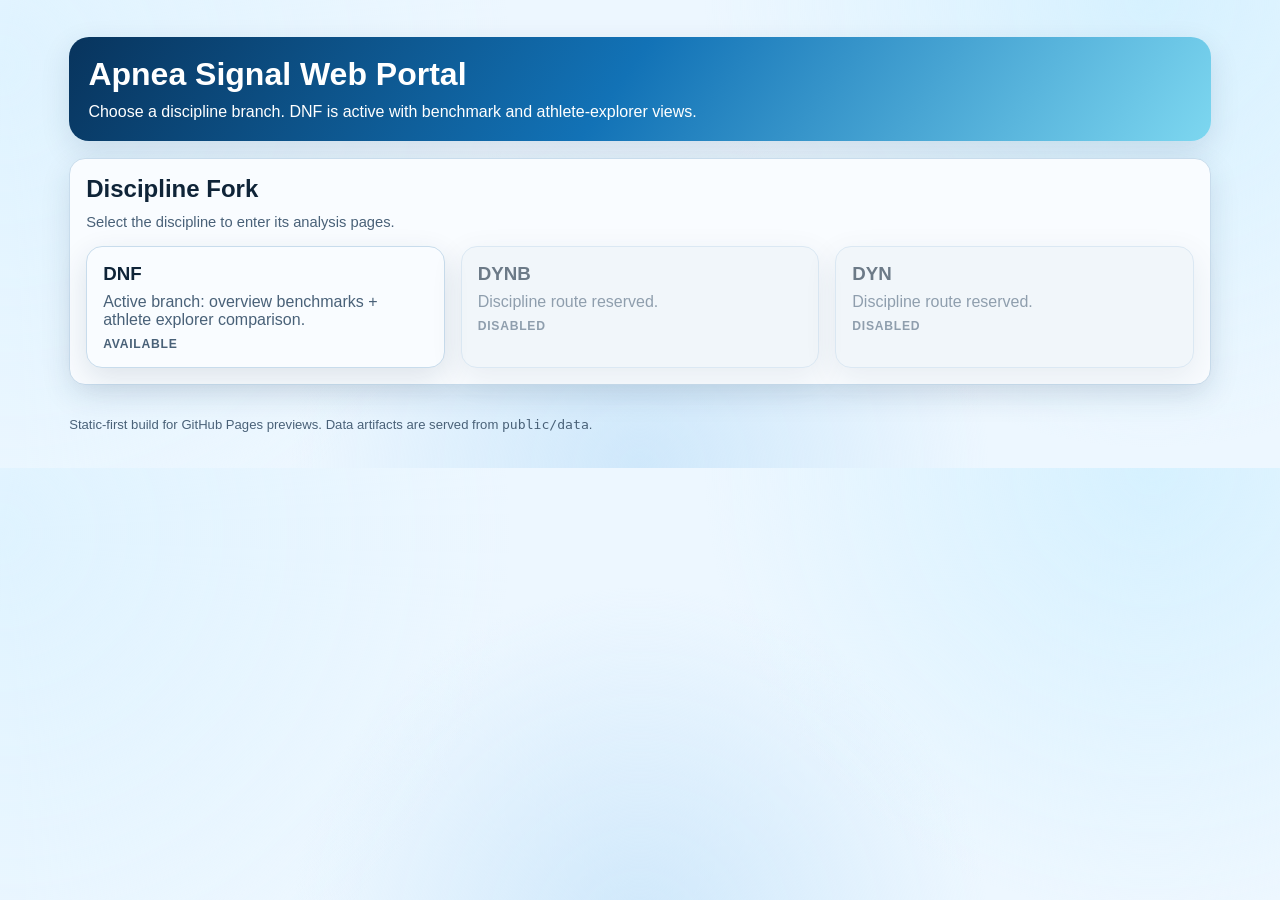
==== public/index.html @ 4afe0662 "first version of the site" ====
<!DOCTYPE html>
<html lang="en">
  <head>
    <meta charset="UTF-8" />
    <meta name="viewport" content="width=device-width, initial-scale=1.0" />
    <meta name="portal-base" content="./" />
    <title>Apnea Signal Portal</title>
    <link rel="stylesheet" href="./assets/css/site.css" />
  </head>
  <body>
    <main class="container">
      <section class="hero">
        <h1>Apnea Signal Web Portal</h1>
        <p>
          Choose a discipline branch. DNF is active with benchmark and athlete-explorer views.
        </p>
      </section>

      <section class="card">
        <h2>Discipline Fork</h2>
        <p class="note">Select the discipline to enter its analysis pages.</p>
        <div class="discipline-grid">
          <a class="discipline-card" href="./dnf/overview/">
            <h3>DNF</h3>
            <p>Active branch: overview benchmarks + athlete explorer comparison.</p>
            <p class="discipline-state">Available</p>
          </a>
          <article class="discipline-card is-disabled" aria-disabled="true">
            <h3>DYNB</h3>
            <p>Discipline route reserved.</p>
            <p class="discipline-state">Disabled</p>
          </article>
          <article class="discipline-card is-disabled" aria-disabled="true">
            <h3>DYN</h3>
            <p>Discipline route reserved.</p>
            <p class="discipline-state">Disabled</p>
          </article>
        </div>
      </section>

      <footer>
        Static-first build for GitHub Pages previews. Data artifacts are served from <code>public/data</code>.
      </footer>
    </main>
  </body>
</html>
---- public/assets/css/site.css ----
:root {
  --font-body: "Space Grotesk", "Avenir Next", "Segoe UI", sans-serif;
  --font-display: "Sora", "Avenir Next Condensed", "Trebuchet MS", sans-serif;
  --bg: #edf7ff;
  --card: #f9fcff;
  --ink: #0f2438;
  --muted: #496178;
  --line: #c8dcec;
  --accent: #177ec7;
  --accent-soft: #d8edfd;
  --accent-strong: #0c5e99;
  --danger: #a53a3a;
  --shadow: 0 10px 30px rgba(14, 51, 84, 0.12);
}

* {
  box-sizing: border-box;
}

html,
body {
  margin: 0;
  padding: 0;
}

body {
  font-family: var(--font-body);
  color: var(--ink);
  background:
    radial-gradient(circle at 90% 0%, #d6f1ff 0%, transparent 36%),
    radial-gradient(circle at 0% 14%, #dff3ff 0%, transparent 38%),
    radial-gradient(circle at 50% 100%, #cfe8fb 0%, transparent 44%),
    var(--bg);
}

a {
  color: inherit;
}

.container {
  max-width: 1180px;
  margin: 0 auto;
  padding: 1.2rem;
}

.page-header {
  position: sticky;
  top: 0;
  z-index: 30;
  background: rgba(244, 244, 239, 0.92);
  border-bottom: 1px solid var(--line);
  backdrop-filter: blur(6px);
}

.brand-row {
  display: flex;
  align-items: center;
  justify-content: space-between;
  gap: 1rem;
  padding: 0.8rem 0;
}

.brand-title {
  margin: 0;
  font-family: var(--font-display);
  letter-spacing: 0.02em;
  font-size: 1.2rem;
  font-weight: 800;
}

.brand-subtitle {
  margin: 0;
  color: var(--muted);
  font-size: 0.84rem;
}

.nav-tabs {
  display: flex;
  flex-wrap: wrap;
  gap: 0.6rem;
}

.nav-tab {
  display: inline-flex;
  align-items: center;
  justify-content: center;
  text-decoration: none;
  border: 1px solid var(--line);
  color: var(--ink);
  padding: 0.45rem 0.9rem;
  border-radius: 999px;
  font-size: 0.9rem;
  font-weight: 650;
  transition: all 0.18s ease;
}

.nav-tab:hover,
.nav-tab:focus-visible {
  background: #eff8ff;
  border-color: #b1d7f3;
}

.nav-tab.is-active {
  background: var(--accent);
  color: #fff;
  border-color: var(--accent);
}

.controls-bar {
  display: flex;
  flex-wrap: wrap;
  gap: 0.8rem;
  align-items: end;
  margin: 1rem 0 1.2rem;
}

.control {
  display: flex;
  flex-direction: column;
  gap: 0.3rem;
  min-width: 220px;
}

label {
  font-size: 0.82rem;
  text-transform: uppercase;
  letter-spacing: 0.05em;
  color: var(--muted);
  font-weight: 700;
}

select,
input,
button {
  font-family: inherit;
  font-size: 0.95rem;
}

select,
input[type="search"] {
  border: 1px solid var(--line);
  border-radius: 10px;
  padding: 0.58rem 0.68rem;
  background: #fff;
  color: var(--ink);
}

.hero {
  background: linear-gradient(125deg, #08345d 0%, #1272b6 48%, #7dd7f0 100%);
  color: #fff;
  border-radius: 20px;
  padding: 1.2rem;
  box-shadow: var(--shadow);
  margin: 1.1rem 0;
}

.hero h1 {
  margin: 0;
  font-family: var(--font-display);
  font-size: clamp(1.4rem, 4vw, 2rem);
}

.hero p {
  margin: 0.65rem 0 0;
  max-width: 70ch;
}

.card {
  background: var(--card);
  border: 1px solid var(--line);
  border-radius: 16px;
  padding: 1rem;
  box-shadow: var(--shadow);
}

.card h2,
.card h3 {
  margin-top: 0;
  margin-bottom: 0.7rem;
  font-family: var(--font-display);
}

.grid {
  display: grid;
  gap: 1rem;
}

.grid.kpi {
  grid-template-columns: repeat(auto-fit, minmax(180px, 1fr));
}

.kpi-tile {
  background: #f0f8ff;
  border: 1px solid #d4e7f5;
  border-radius: 12px;
  padding: 0.8rem;
}

.kpi-label {
  margin: 0;
  font-size: 0.8rem;
  color: var(--muted);
  text-transform: uppercase;
  letter-spacing: 0.04em;
}

.kpi-value {
  margin: 0.35rem 0 0;
  font-size: 1.3rem;
  font-weight: 700;
}

.table-wrap {
  overflow-x: auto;
}

table {
  width: 100%;
  border-collapse: collapse;
  min-width: 620px;
}

th,
td {
  border-bottom: 1px solid var(--line);
  padding: 0.56rem;
  text-align: left;
  font-size: 0.9rem;
}

th {
  color: var(--muted);
  font-size: 0.78rem;
  letter-spacing: 0.04em;
  text-transform: uppercase;
}

.gallery {
  display: grid;
  grid-template-columns: repeat(auto-fit, minmax(260px, 1fr));
  gap: 0.8rem;
}

.figure-card {
  border: 1px solid var(--line);
  background: #fff;
  border-radius: 12px;
  padding: 0.6rem;
}

.figure-card img {
  width: 100%;
  display: block;
  border-radius: 8px;
  border: 1px solid #d7e8f6;
}

.figure-caption {
  margin: 0.45rem 0 0;
  font-size: 0.82rem;
  color: var(--muted);
}

.note {
  margin: 0;
  color: var(--muted);
  font-size: 0.92rem;
}

.discipline-grid {
  display: grid;
  grid-template-columns: repeat(auto-fit, minmax(220px, 1fr));
  gap: 1rem;
  margin-top: 1rem;
}

.discipline-card {
  border: 1px solid var(--line);
  border-radius: 16px;
  padding: 1rem;
  background: var(--card);
  text-decoration: none;
  display: block;
  box-shadow: var(--shadow);
  transition: transform 0.15s ease;
}

.discipline-card:hover,
.discipline-card:focus-visible {
  transform: translateY(-2px);
}

.discipline-card h3 {
  margin: 0;
  font-family: var(--font-display);
}

.discipline-card p {
  margin: 0.5rem 0 0;
  color: var(--muted);
}

.discipline-card.is-disabled {
  opacity: 0.6;
  cursor: not-allowed;
  pointer-events: none;
  background: #edf3f8;
}

.discipline-state {
  margin-top: 0.8rem;
  font-size: 0.76rem;
  text-transform: uppercase;
  letter-spacing: 0.06em;
  color: var(--accent-strong);
  font-weight: 700;
}

.chart-strip {
  display: grid;
  gap: 0.8rem;
  grid-template-columns: repeat(auto-fit, minmax(240px, 1fr));
}

.bar-chart {
  display: flex;
  align-items: end;
  gap: 0.4rem;
  min-height: 170px;
  padding: 0.6rem;
  border-radius: 12px;
  border: 1px solid var(--line);
  background: #fff;
}

.bar {
  flex: 1;
  background: linear-gradient(180deg, #7bcaf1 0%, #176da8 100%);
  border-radius: 8px 8px 0 0;
  min-height: 12px;
  position: relative;
}

.bar span {
  position: absolute;
  left: 50%;
  transform: translateX(-50%);
  bottom: -1.5rem;
  white-space: nowrap;
  font-size: 0.76rem;
  color: var(--muted);
}

.split {
  display: grid;
  gap: 1rem;
  grid-template-columns: 330px minmax(0, 1fr);
}

.list-panel {
  max-height: 380px;
  overflow: auto;
  border: 1px solid var(--line);
  border-radius: 12px;
  background: #fff;
}

.list-item {
  display: block;
  width: 100%;
  text-align: left;
  border: 0;
  border-bottom: 1px solid #e3eef7;
  background: transparent;
  padding: 0.62rem 0.7rem;
  cursor: pointer;
}

.list-item:last-child {
  border-bottom: 0;
}

.list-item:hover,
.list-item:focus-visible {
  background: #eff8ff;
}

.list-item .title {
  display: block;
  font-weight: 650;
}

.list-item .meta {
  display: block;
  font-size: 0.8rem;
  color: var(--muted);
}

.peer-grid {
  display: grid;
  gap: 0.35rem;
  max-height: 220px;
  overflow: auto;
  border: 1px solid var(--line);
  border-radius: 12px;
  padding: 0.55rem;
  background: #fff;
}

.peer-chip {
  display: inline-flex;
  align-items: center;
  gap: 0.4rem;
  padding: 0.3rem 0.45rem;
  border-radius: 10px;
  background: #edf6ff;
}

.mono {
  font-family: "IBM Plex Mono", "Consolas", monospace;
}

footer {
  margin: 2rem 0 1rem;
  color: var(--muted);
  font-size: 0.82rem;
}

@media (max-width: 900px) {
  .split {
    grid-template-columns: 1fr;
  }

  .controls-bar {
    gap: 0.65rem;
  }

  .control {
    min-width: 170px;
    flex: 1;
  }
}
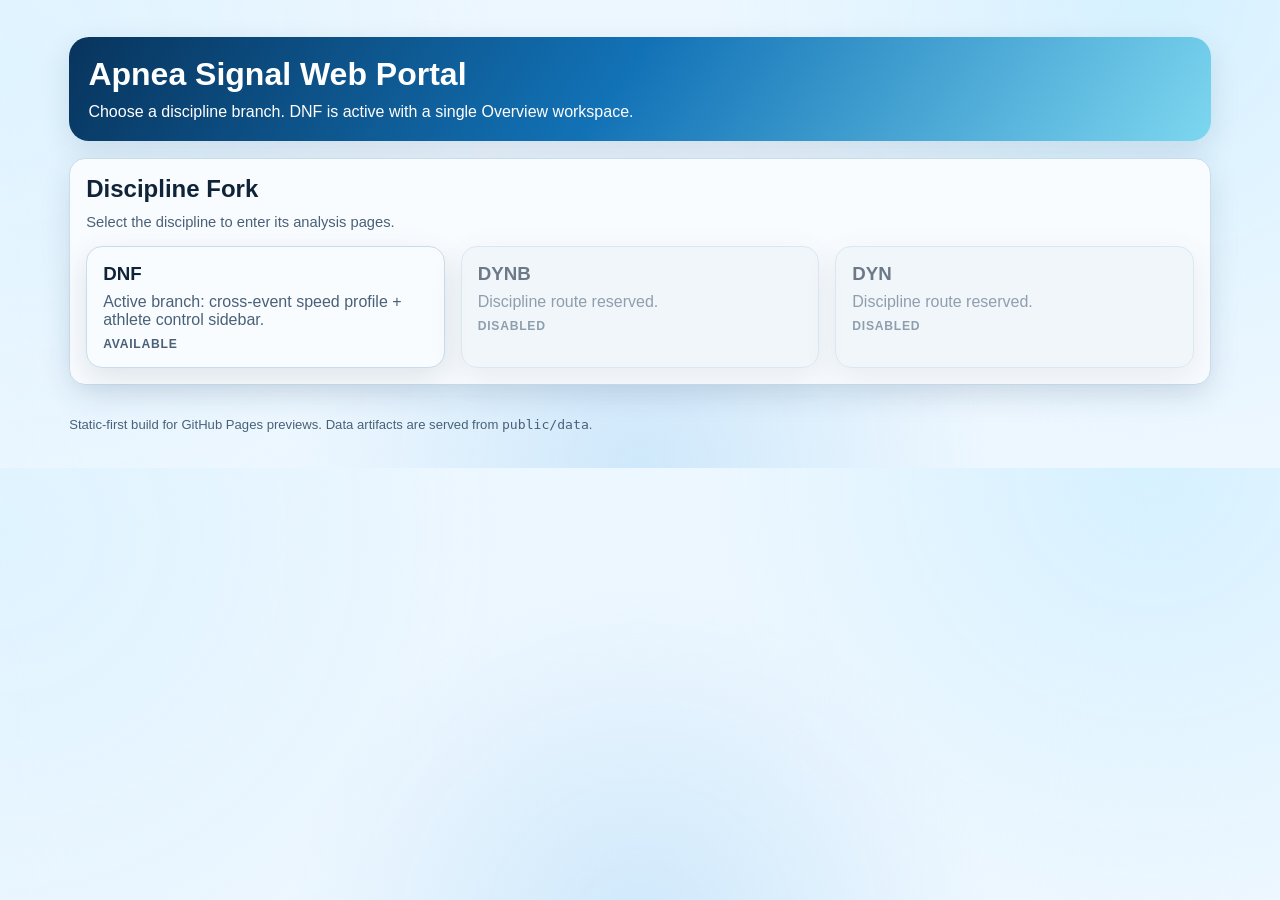
==== commit 4bc93626: "feat: decent sidebar" ====
--- a/public/index.html
+++ b/public/index.html
@@ -12,7 +12,7 @@
       <section class="hero">
         <h1>Apnea Signal Web Portal</h1>
         <p>
-          Choose a discipline branch. DNF is active with benchmark and athlete-explorer views.
+          Choose a discipline branch. DNF is active with a single Overview workspace.
         </p>
       </section>
 
@@ -22,7 +22,7 @@
         <div class="discipline-grid">
           <a class="discipline-card" href="./dnf/overview/">
             <h3>DNF</h3>
-            <p>Active branch: overview benchmarks + athlete explorer comparison.</p>
+            <p>Active branch: cross-event speed profile + athlete control sidebar.</p>
             <p class="discipline-state">Available</p>
           </a>
           <article class="discipline-card is-disabled" aria-disabled="true">
@@ -42,5 +42,6 @@
         Static-first build for GitHub Pages previews. Data artifacts are served from <code>public/data</code>.
       </footer>
     </main>
+    <script src="./assets/js/dev-live-reload.js"></script>
   </body>
 </html>
--- a/public/assets/css/site.css
+++ b/public/assets/css/site.css
@@ -43,6 +43,65 @@
   padding: 1.2rem;
 }
 
+.overview-page .container {
+  max-width: min(96vw, 1680px);
+}
+
+.overview-page .page-header {
+  background: linear-gradient(125deg, #08345d 0%, #1272b6 48%, #7dd7f0 100%);
+  border-bottom: 0;
+  box-shadow: 0 8px 24px rgba(9, 53, 88, 0.22);
+}
+
+.overview-page .brand-row {
+  display: grid;
+  grid-template-columns: minmax(0, 1fr) auto minmax(0, 1fr);
+  align-items: center;
+  gap: 0.8rem;
+  padding: 0.7rem 0;
+}
+
+.overview-header-left {
+  justify-self: start;
+}
+
+.overview-header-title {
+  margin: 0;
+  justify-self: center;
+  font-family: var(--font-display);
+  font-size: clamp(1.05rem, 1.9vw, 1.55rem);
+  letter-spacing: 0.02em;
+  color: #fff;
+}
+
+.overview-page .brand-title {
+  color: #fff;
+}
+
+.overview-page .header-controls {
+  justify-self: end;
+}
+
+.header-control-inline {
+  min-width: 0;
+  display: inline-flex;
+  flex-direction: row;
+  align-items: center;
+  gap: 0.5rem;
+}
+
+.header-control-inline select {
+  min-width: 180px;
+}
+
+.header-inline-label {
+  font-size: 0.8rem;
+  text-transform: none;
+  letter-spacing: 0.01em;
+  color: rgba(255, 255, 255, 0.96);
+  font-weight: 700;
+}
+
 .page-header {
   position: sticky;
   top: 0;
@@ -60,12 +119,23 @@
   padding: 0.8rem 0;
 }
 
+.header-controls {
+  display: flex;
+  align-items: end;
+  gap: 0.8rem;
+}
+
+.header-control {
+  min-width: 220px;
+}
+
 .brand-title {
   margin: 0;
   font-family: var(--font-display);
   letter-spacing: 0.02em;
   font-size: 1.2rem;
   font-weight: 800;
+  text-decoration: none;
 }
 
 .brand-subtitle {
@@ -261,6 +331,292 @@
   color: var(--muted);
 }
 
+.speed-profile-grid {
+  display: grid;
+  gap: 1rem;
+}
+
+.overview-layout {
+  --sidebar-width: 520px;
+  display: grid;
+  gap: 1.2rem;
+  grid-template-columns: var(--sidebar-width) minmax(0, 1fr);
+  align-items: start;
+}
+
+.speed-profile-section {
+  grid-column: 2;
+  grid-row: 1;
+}
+
+.speed-profile-card {
+  display: grid;
+  gap: 1rem;
+  grid-template-columns: 1fr;
+  border: 1px solid var(--line);
+  border-radius: 14px;
+  padding: 0.8rem;
+  background: #fff;
+}
+
+.speed-profile-figure {
+  margin: 0;
+}
+
+.speed-profile-figure img {
+  width: 100%;
+  display: block;
+  border-radius: 10px;
+  border: 1px solid #d7e8f6;
+}
+
+.speed-profile-missing {
+  border: 1px dashed var(--line);
+  border-radius: 10px;
+  background: #f7fbff;
+  padding: 1rem;
+}
+
+.speed-profile-notes h3 {
+  margin-bottom: 0.5rem;
+}
+
+.speed-profile-notes ul {
+  margin: 0.6rem 0 0.9rem;
+  padding-left: 1.15rem;
+}
+
+.speed-profile-notes li + li {
+  margin-top: 0.35rem;
+}
+
+.speed-reference-wrap table {
+  min-width: 0;
+}
+
+.athlete-sidebar {
+  grid-column: 1;
+  grid-row: 1;
+  position: sticky;
+  top: 92px;
+  max-height: calc(100vh - 112px);
+  overflow: auto;
+}
+
+.sidebar-head {
+  display: flex;
+  align-items: center;
+  justify-content: space-between;
+  gap: 0.6rem;
+}
+
+.sidebar-head h2 {
+  margin-bottom: 0;
+}
+
+.sidebar-toggle-button {
+  display: inline-flex;
+  align-items: center;
+  gap: 0.35rem;
+  border: 1px solid var(--line);
+  background: #fff;
+  color: var(--ink);
+  border-radius: 10px;
+  padding: 0.38rem 0.6rem;
+  font-weight: 650;
+  cursor: pointer;
+}
+
+.sidebar-toggle-button:hover,
+.sidebar-toggle-button:focus-visible {
+  background: #eff8ff;
+  border-color: #b1d7f3;
+}
+
+.sidebar-toggle-icon {
+  font-weight: 800;
+  line-height: 1;
+}
+
+.sidebar-hint {
+  margin: 0.38rem 0 0.68rem;
+  font-size: 0.74rem;
+  letter-spacing: 0.02em;
+}
+
+.sidebar-resize-handle {
+  position: absolute;
+  right: -10px;
+  top: 12px;
+  bottom: 12px;
+  width: 18px;
+  border-radius: 999px;
+  background: linear-gradient(180deg, #e8f4ff 0%, #c8e5fb 100%);
+  border: 1px solid #9ec9ea;
+  box-shadow: 0 6px 14px rgba(12, 94, 153, 0.18);
+  cursor: ew-resize;
+  z-index: 4;
+}
+
+.sidebar-resize-handle::before {
+  content: "";
+  position: absolute;
+  left: 50%;
+  top: 50%;
+  width: 4px;
+  height: 58px;
+  transform: translate(-50%, -50%);
+  border-radius: 999px;
+  background:
+    radial-gradient(circle, #2d7bad 42%, transparent 45%) center top / 4px 8px repeat-y;
+}
+
+.athlete-sidebar-body {
+  margin-top: 0.7rem;
+}
+
+.event-filter-checklist {
+  display: grid;
+  gap: 0.34rem;
+  max-height: 140px;
+  overflow: auto;
+  border: 1px solid var(--line);
+  border-radius: 10px;
+  padding: 0.45rem;
+  background: #fff;
+}
+
+.event-filter-item {
+  display: inline-flex;
+  align-items: center;
+  gap: 0.4rem;
+  font-size: 0.84rem;
+}
+
+.overview-layout.is-sidebar-collapsed {
+  grid-template-columns: 72px minmax(0, 1fr);
+}
+
+.athlete-sidebar.is-collapsed {
+  overflow: hidden;
+  padding: 0.58rem 0.42rem;
+  display: flex;
+  flex-direction: column;
+  align-items: center;
+  gap: 0.45rem;
+}
+
+.athlete-sidebar.is-collapsed .athlete-sidebar-body,
+.athlete-sidebar.is-collapsed .sidebar-resize-handle,
+.athlete-sidebar.is-collapsed .sidebar-hint,
+.athlete-sidebar.is-collapsed .sidebar-toggle-text,
+.athlete-sidebar.is-collapsed .sidebar-head h2 {
+  display: none;
+}
+
+.athlete-sidebar.is-collapsed .sidebar-head {
+  justify-content: center;
+}
+
+.athlete-sidebar.is-collapsed .sidebar-toggle-button {
+  width: 100%;
+  justify-content: center;
+  padding: 0.5rem 0.3rem;
+}
+
+.athlete-sidebar.is-collapsed::after {
+  content: "Controls";
+  writing-mode: vertical-rl;
+  transform: rotate(180deg);
+  font-size: 0.7rem;
+  letter-spacing: 0.1em;
+  text-transform: uppercase;
+  color: var(--muted);
+  font-weight: 700;
+}
+
+.sidebar-controls {
+  display: grid;
+  gap: 0.7rem;
+}
+
+.sidebar-actions {
+  display: flex;
+  flex-wrap: wrap;
+  gap: 0.55rem;
+  margin-top: 0.8rem;
+}
+
+.sidebar-actions button {
+  border: 1px solid var(--line);
+  background: #fff;
+  color: var(--ink);
+  border-radius: 10px;
+  padding: 0.45rem 0.7rem;
+  font-weight: 650;
+  cursor: pointer;
+}
+
+.sidebar-actions button:hover,
+.sidebar-actions button:focus-visible {
+  background: #eff8ff;
+  border-color: #b1d7f3;
+}
+
+.sidebar-pagination {
+  display: flex;
+  flex-wrap: wrap;
+  align-items: center;
+  gap: 0.45rem;
+  margin-top: 0.65rem;
+}
+
+.sidebar-pagination-button {
+  border: 1px solid var(--line);
+  background: #fff;
+  color: var(--ink);
+  border-radius: 9px;
+  padding: 0.36rem 0.58rem;
+  font-weight: 650;
+  cursor: pointer;
+}
+
+.sidebar-pagination-button:disabled {
+  opacity: 0.45;
+  cursor: not-allowed;
+}
+
+.sidebar-pagination-status {
+  font-size: 0.8rem;
+  color: var(--muted);
+  font-weight: 650;
+  min-width: 84px;
+}
+
+.sidebar-pagination-label {
+  font-size: 0.75rem;
+  letter-spacing: 0.03em;
+  margin-left: auto;
+}
+
+.sidebar-pagination-size {
+  width: 72px;
+}
+
+.mini-table-wrap {
+  margin-top: 0.7rem;
+}
+
+.mini-table {
+  min-width: 0;
+}
+
+.mini-table th,
+.mini-table td {
+  font-size: 0.79rem;
+  padding: 0.42rem 0.36rem;
+}
+
 .note {
   margin: 0;
   color: var(--muted);
@@ -331,6 +687,27 @@
   border-radius: 12px;
   border: 1px solid var(--line);
   background: #fff;
+}
+
+.plot-card {
+  border: 1px solid var(--line);
+  border-radius: 12px;
+  background: #fff;
+  padding: 0.6rem;
+}
+
+.scatter-plot {
+  border: 1px solid var(--line);
+  border-radius: 10px;
+  background: #f7fbff;
+  min-height: 240px;
+  padding: 0.25rem;
+}
+
+.scatter-plot svg {
+  display: block;
+  width: 100%;
+  height: 240px;
 }
 
 .bar {
@@ -431,6 +808,56 @@
     grid-template-columns: 1fr;
   }
 
+  .overview-layout {
+    grid-template-columns: 1fr;
+  }
+
+  .overview-layout.is-sidebar-collapsed {
+    grid-template-columns: 1fr;
+  }
+
+  .speed-profile-section,
+  .athlete-sidebar {
+    grid-column: 1;
+    grid-row: auto;
+  }
+
+  .athlete-sidebar {
+    position: static;
+    max-height: none;
+  }
+
+  .sidebar-resize-handle {
+    display: none;
+  }
+
+  .overview-page .brand-row {
+    grid-template-columns: 1fr;
+    justify-items: start;
+    gap: 0.55rem;
+    padding: 0.75rem 0;
+  }
+
+  .overview-header-title {
+    justify-self: start;
+  }
+
+  .overview-page .header-controls {
+    justify-self: start;
+    width: 100%;
+  }
+
+  .header-control,
+  .header-control-inline {
+    min-width: 0;
+    width: 100%;
+  }
+
+  .header-control-inline select {
+    min-width: 0;
+    flex: 1;
+  }
+
   .controls-bar {
     gap: 0.65rem;
   }
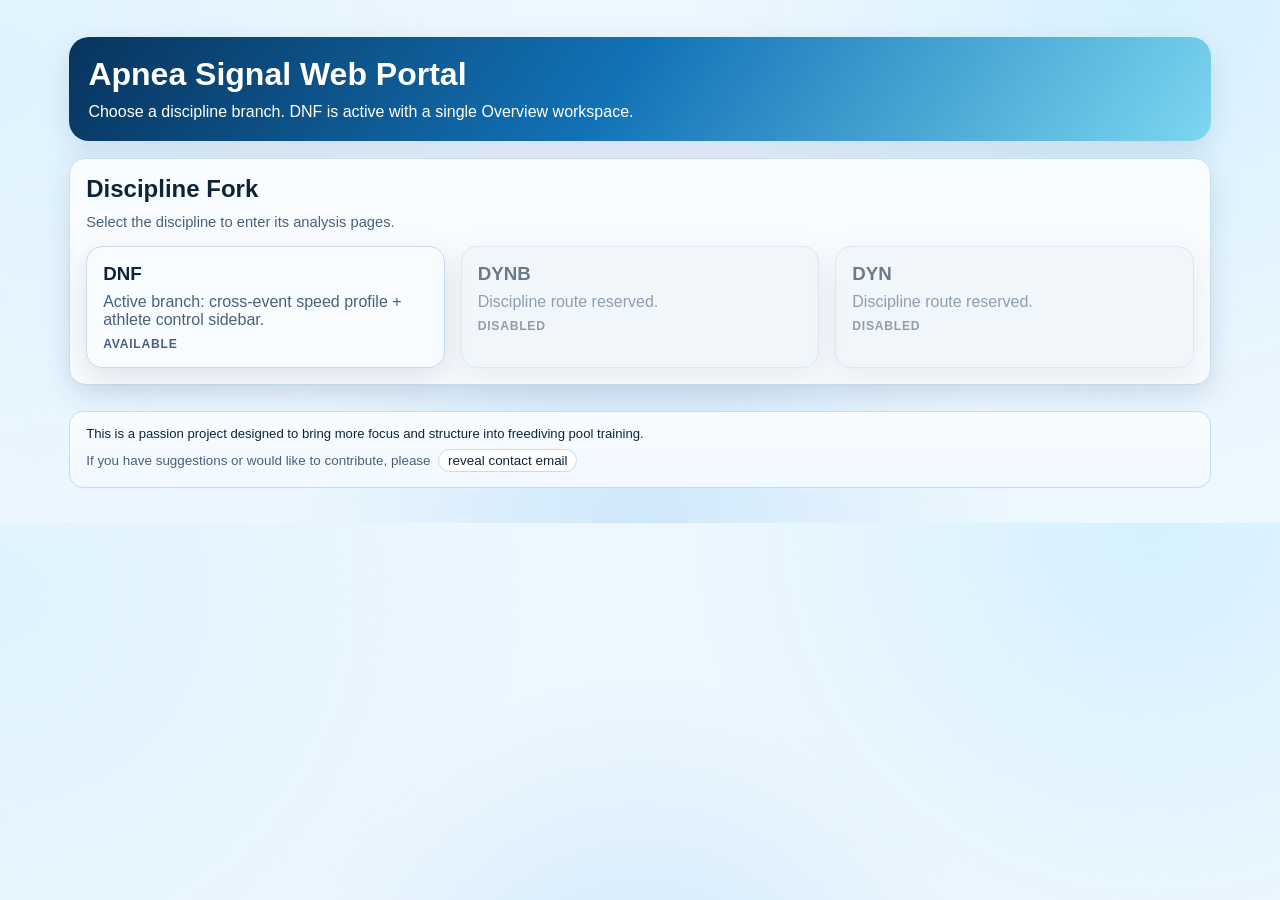
==== commit 8be95a95: "feat: contact email inbound" ====
--- a/public/index.html
+++ b/public/index.html
@@ -38,10 +38,20 @@
         </div>
       </section>
 
-      <footer>
-        Static-first build for GitHub Pages previews. Data artifacts are served from <code>public/data</code>.
+      <footer class="project-footer">
+        <p>
+          This is a passion project designed to bring more focus and structure into freediving pool training.
+        </p>
+        <p class="project-footer-hint" data-contact-reveal>
+          If you have suggestions or would like to contribute, please
+          <button type="button" class="contact-reveal-button" data-contact-reveal-button>
+            reveal contact email
+          </button>
+          <span class="contact-reveal-value mono" data-contact-reveal-value hidden></span>
+        </p>
       </footer>
     </main>
     <script src="./assets/js/dev-live-reload.js"></script>
+    <script src="./assets/js/contact-reveal.js"></script>
   </body>
 </html>
--- a/public/assets/css/site.css
+++ b/public/assets/css/site.css
@@ -53,12 +53,17 @@
   box-shadow: 0 8px 24px rgba(9, 53, 88, 0.22);
 }
 
+.overview-page .page-header .container {
+  padding-top: 0.45rem;
+  padding-bottom: 0.45rem;
+}
+
 .overview-page .brand-row {
   display: grid;
   grid-template-columns: minmax(0, 1fr) auto minmax(0, 1fr);
   align-items: center;
   gap: 0.8rem;
-  padding: 0.7rem 0;
+  padding: 0.2rem 0;
 }
 
 .overview-header-left {
@@ -69,7 +74,7 @@
   margin: 0;
   justify-self: center;
   font-family: var(--font-display);
-  font-size: clamp(1.05rem, 1.9vw, 1.55rem);
+  font-size: clamp(0.9rem, 1.35vw, 1.1rem);
   letter-spacing: 0.02em;
   color: #fff;
 }
@@ -349,6 +354,11 @@
   grid-row: 1;
 }
 
+.technique-section {
+  grid-column: 2;
+  grid-row: 2;
+}
+
 .speed-profile-card {
   display: grid;
   gap: 1rem;
@@ -361,6 +371,12 @@
 
 .speed-profile-figure {
   margin: 0;
+}
+
+.speed-profile-stage {
+  position: relative;
+  border-radius: 10px;
+  overflow: hidden;
 }
 
 .speed-profile-figure img {
@@ -370,6 +386,14 @@
   border: 1px solid #d7e8f6;
 }
 
+.speed-profile-overlay {
+  position: absolute;
+  inset: 0;
+  width: 100%;
+  height: 100%;
+  pointer-events: none;
+}
+
 .speed-profile-missing {
   border: 1px dashed var(--line);
   border-radius: 10px;
@@ -394,12 +418,93 @@
   min-width: 0;
 }
 
+.technique-sections {
+  display: grid;
+  gap: 0.8rem;
+}
+
+.technique-grid {
+  display: grid;
+  gap: 0.6rem;
+  grid-template-columns: 1fr;
+}
+
+.technique-chart-card {
+  border: 1px solid var(--line);
+  border-radius: 14px;
+  padding: 0.7rem;
+  background: #fff;
+}
+
+.technique-chart-card h3 {
+  margin: 0;
+  font-size: 1rem;
+}
+
+.technique-chart-card .note {
+  margin-top: 0.35rem;
+}
+
+.technique-chart-summary {
+  margin-top: 0.6rem;
+  font-weight: 600;
+}
+
+.technique-strips-card {
+  border: 1px solid var(--line);
+  border-radius: 14px;
+  padding: 0.9rem;
+  background: #fff;
+}
+
+.technique-strips-card h3 {
+  margin: 0;
+}
+
+.technique-strip-list {
+  display: grid;
+  gap: 0;
+  margin-top: 0;
+}
+
+.technique-strip-card {
+  display: grid;
+  grid-template-columns: 12ch minmax(0, 1fr);
+  align-items: center;
+  gap: 0.6rem;
+  border: 1px solid #d5e7f6;
+  border-radius: 12px;
+  background: #f9fcff;
+  padding: 0 0.55rem;
+}
+
+.technique-strip-name {
+  margin: 0;
+  font-size: 0.9rem;
+  line-height: 1.25;
+}
+
+.technique-strip-card img {
+  width: 100%;
+  display: block;
+  border-radius: 8px;
+  border: 1px solid #d1e5f5;
+  background: #fff;
+}
+
+.technique-strip-missing {
+  border: 1px dashed var(--line);
+  border-radius: 8px;
+  background: #f7fbff;
+  padding: 0.65rem;
+}
+
 .athlete-sidebar {
   grid-column: 1;
   grid-row: 1;
   position: sticky;
-  top: 92px;
-  max-height: calc(100vh - 112px);
+  top: 56px;
+  max-height: calc(100vh - 76px);
   overflow: auto;
 }
 
@@ -803,6 +908,52 @@
   font-size: 0.82rem;
 }
 
+.project-footer {
+  margin: 1.6rem 0 1rem;
+  padding: 0.9rem 1rem;
+  border: 1px solid var(--line);
+  border-radius: 14px;
+  background: linear-gradient(180deg, #f9fcff 0%, #f1f8ff 100%);
+  color: var(--ink);
+}
+
+.project-footer p {
+  margin: 0;
+}
+
+.project-footer p + p {
+  margin-top: 0.48rem;
+}
+
+.project-footer-hint {
+  color: var(--muted);
+  font-size: 0.84rem;
+}
+
+.contact-reveal-button {
+  display: inline-flex;
+  align-items: center;
+  gap: 0.25rem;
+  border: 1px solid var(--line);
+  border-radius: 999px;
+  padding: 0.2rem 0.55rem;
+  margin: 0 0.25rem;
+  color: var(--ink);
+  background: #fff;
+  cursor: pointer;
+  font: inherit;
+}
+
+.contact-reveal-button:hover,
+.contact-reveal-button:focus-visible {
+  background: #edf6ff;
+}
+
+.contact-reveal-value {
+  margin-left: 0.25rem;
+  color: var(--ink);
+}
+
 @media (max-width: 900px) {
   .split {
     grid-template-columns: 1fr;
@@ -817,6 +968,7 @@
   }
 
   .speed-profile-section,
+  .technique-section,
   .athlete-sidebar {
     grid-column: 1;
     grid-row: auto;
@@ -829,6 +981,11 @@
 
   .sidebar-resize-handle {
     display: none;
+  }
+
+  .technique-strip-card {
+    grid-template-columns: 1fr;
+    align-items: start;
   }
 
   .overview-page .brand-row {
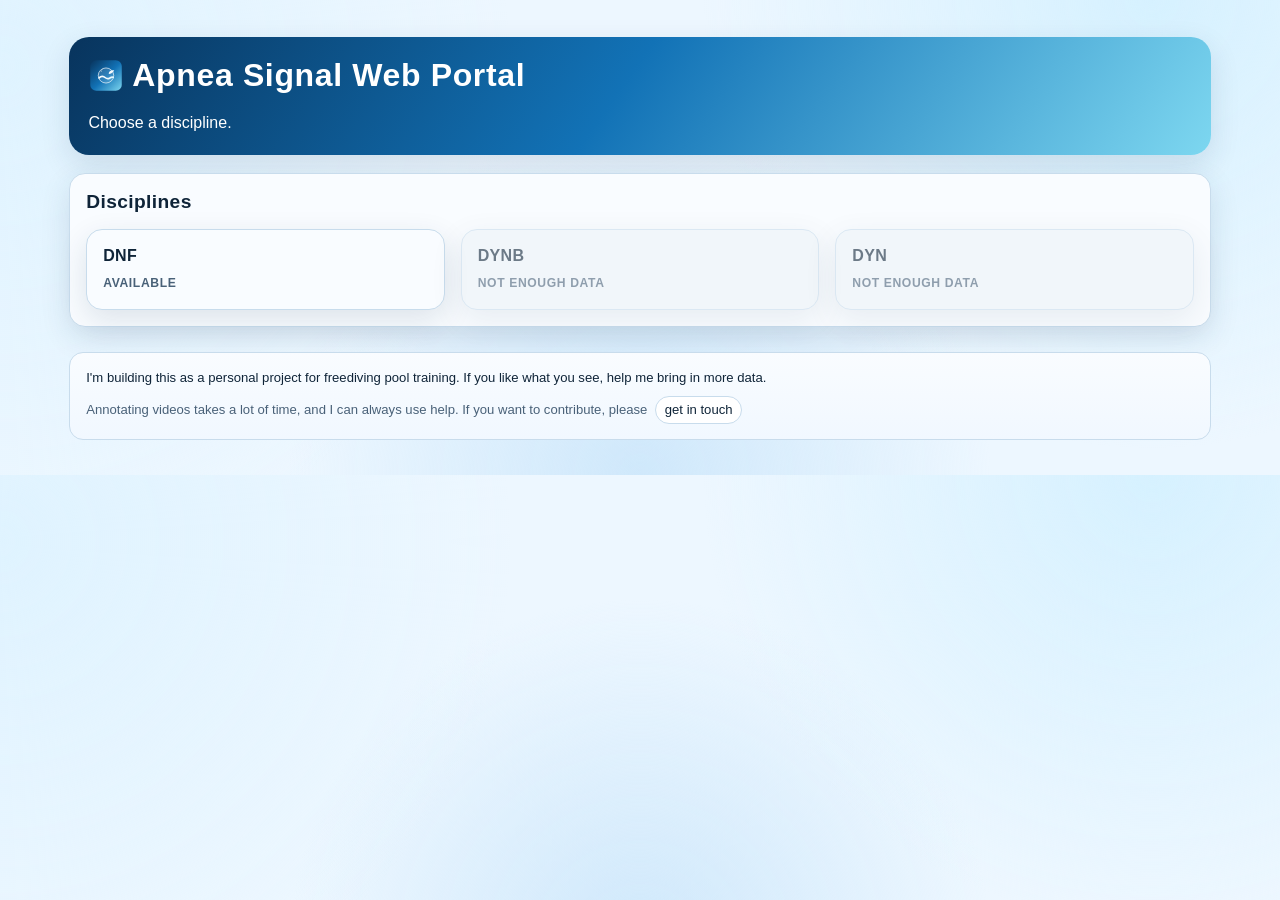
==== commit 45e7b550: "feat: add a favicon pack" ====
--- a/public/index.html
+++ b/public/index.html
@@ -5,47 +5,48 @@
     <meta name="viewport" content="width=device-width, initial-scale=1.0" />
     <meta name="portal-base" content="./" />
     <title>Apnea Signal Portal</title>
+    <link rel="icon" href="./favicon.svg" type="image/svg+xml" />
+    <link rel="manifest" href="./site.webmanifest" />
     <link rel="stylesheet" href="./assets/css/site.css" />
   </head>
   <body>
     <main class="container">
       <section class="hero">
-        <h1>Apnea Signal Web Portal</h1>
+        <h1 class="hero-title">
+          <img class="hero-mark" src="./assets/branding/logo_mark.svg" alt="" aria-hidden="true" />
+          <span>Apnea Signal Web Portal</span>
+        </h1>
         <p>
-          Choose a discipline branch. DNF is active with a single Overview workspace.
+          Choose a discipline.
         </p>
       </section>
 
       <section class="card">
-        <h2>Discipline Fork</h2>
-        <p class="note">Select the discipline to enter its analysis pages.</p>
+        <h2>Disciplines</h2>
         <div class="discipline-grid">
           <a class="discipline-card" href="./dnf/overview/">
             <h3>DNF</h3>
-            <p>Active branch: cross-event speed profile + athlete control sidebar.</p>
             <p class="discipline-state">Available</p>
           </a>
           <article class="discipline-card is-disabled" aria-disabled="true">
             <h3>DYNB</h3>
-            <p>Discipline route reserved.</p>
-            <p class="discipline-state">Disabled</p>
+            <p class="discipline-state">NOT ENOUGH DATA</p>
           </article>
           <article class="discipline-card is-disabled" aria-disabled="true">
             <h3>DYN</h3>
-            <p>Discipline route reserved.</p>
-            <p class="discipline-state">Disabled</p>
+            <p class="discipline-state">NOT ENOUGH DATA</p>
           </article>
         </div>
       </section>
 
       <footer class="project-footer">
         <p>
-          This is a passion project designed to bring more focus and structure into freediving pool training.
+          I'm building this as a personal project for freediving pool training. If you like what you see, help me bring in more data.
         </p>
         <p class="project-footer-hint" data-contact-reveal>
-          If you have suggestions or would like to contribute, please
+          Annotating videos takes a lot of time, and I can always use help. If you want to contribute, please
           <button type="button" class="contact-reveal-button" data-contact-reveal-button>
-            reveal contact email
+            get in touch
           </button>
           <span class="contact-reveal-value mono" data-contact-reveal-value hidden></span>
         </p>
--- a/public/assets/css/site.css
+++ b/public/assets/css/site.css
@@ -1,6 +1,18 @@
 :root {
   --font-body: "Space Grotesk", "Avenir Next", "Segoe UI", sans-serif;
   --font-display: "Sora", "Avenir Next Condensed", "Trebuchet MS", sans-serif;
+  --text-2xs: 0.76rem;
+  --text-xs: 0.82rem;
+  --text-sm: 0.92rem;
+  --text-md: 1rem;
+  --text-lg: 1.2rem;
+  --text-xl: 1.35rem;
+  --text-hero: clamp(1.5rem, 4vw, 2rem);
+  --leading-tight: 1.22;
+  --leading-normal: 1.4;
+  --leading-body: 1.55;
+  --tracking-tight: 0.02em;
+  --tracking-wide: 0.05em;
   --bg: #edf7ff;
   --card: #f9fcff;
   --ink: #0f2438;
@@ -25,6 +37,8 @@
 
 body {
   font-family: var(--font-body);
+  font-size: var(--text-md);
+  line-height: var(--leading-body);
   color: var(--ink);
   background:
     radial-gradient(circle at 90% 0%, #d6f1ff 0%, transparent 36%),
@@ -37,6 +51,31 @@
   color: inherit;
 }
 
+h1,
+h2,
+h3 {
+  margin: 0;
+  font-family: var(--font-display);
+  line-height: var(--leading-tight);
+  letter-spacing: var(--tracking-tight);
+}
+
+h1 {
+  font-size: var(--text-xl);
+}
+
+h2 {
+  font-size: var(--text-lg);
+}
+
+h3 {
+  font-size: var(--text-md);
+}
+
+p {
+  line-height: var(--leading-body);
+}
+
 .container {
   max-width: 1180px;
   margin: 0 auto;
@@ -73,9 +112,8 @@
 .overview-header-title {
   margin: 0;
   justify-self: center;
-  font-family: var(--font-display);
-  font-size: clamp(0.9rem, 1.35vw, 1.1rem);
-  letter-spacing: 0.02em;
+  font-size: clamp(var(--text-sm), 1.35vw, 1.1rem);
+  letter-spacing: var(--tracking-tight);
   color: #fff;
 }
 
@@ -100,9 +138,9 @@
 }
 
 .header-inline-label {
-  font-size: 0.8rem;
+  font-size: var(--text-xs);
   text-transform: none;
-  letter-spacing: 0.01em;
+  letter-spacing: var(--tracking-tight);
   color: rgba(255, 255, 255, 0.96);
   font-weight: 700;
 }
@@ -137,16 +175,29 @@
 .brand-title {
   margin: 0;
   font-family: var(--font-display);
-  letter-spacing: 0.02em;
-  font-size: 1.2rem;
-  font-weight: 800;
+  letter-spacing: 0.03em;
+  font-size: var(--text-lg);
+  font-weight: 700;
   text-decoration: none;
 }
 
+.brand-title-with-mark {
+  display: inline-flex;
+  align-items: center;
+  gap: 0.5rem;
+}
+
+.brand-mark {
+  width: 1.35rem;
+  height: 1.35rem;
+  display: block;
+  flex: 0 0 auto;
+}
+
 .brand-subtitle {
   margin: 0;
   color: var(--muted);
-  font-size: 0.84rem;
+  font-size: var(--text-xs);
 }
 
 .nav-tabs {
@@ -164,7 +215,7 @@
   color: var(--ink);
   padding: 0.45rem 0.9rem;
   border-radius: 999px;
-  font-size: 0.9rem;
+  font-size: var(--text-sm);
   font-weight: 650;
   transition: all 0.18s ease;
 }
@@ -197,9 +248,9 @@
 }
 
 label {
-  font-size: 0.82rem;
+  font-size: var(--text-xs);
   text-transform: uppercase;
-  letter-spacing: 0.05em;
+  letter-spacing: var(--tracking-wide);
   color: var(--muted);
   font-weight: 700;
 }
@@ -208,7 +259,7 @@
 input,
 button {
   font-family: inherit;
-  font-size: 0.95rem;
+  font-size: var(--text-sm);
 }
 
 select,
@@ -231,8 +282,20 @@
 
 .hero h1 {
   margin: 0;
-  font-family: var(--font-display);
-  font-size: clamp(1.4rem, 4vw, 2rem);
+  font-size: var(--text-hero);
+}
+
+.hero-title {
+  display: inline-flex;
+  align-items: center;
+  gap: 0.55rem;
+}
+
+.hero-mark {
+  width: clamp(1.6rem, 3.8vw, 2.2rem);
+  height: clamp(1.6rem, 3.8vw, 2.2rem);
+  display: block;
+  flex: 0 0 auto;
 }
 
 .hero p {
@@ -252,7 +315,6 @@
 .card h3 {
   margin-top: 0;
   margin-bottom: 0.7rem;
-  font-family: var(--font-display);
 }
 
 .grid {
@@ -273,15 +335,16 @@
 
 .kpi-label {
   margin: 0;
-  font-size: 0.8rem;
+  font-size: var(--text-xs);
   color: var(--muted);
   text-transform: uppercase;
-  letter-spacing: 0.04em;
+  letter-spacing: var(--tracking-wide);
 }
 
 .kpi-value {
   margin: 0.35rem 0 0;
-  font-size: 1.3rem;
+  font-size: var(--text-xl);
+  line-height: var(--leading-tight);
   font-weight: 700;
 }
 
@@ -300,13 +363,13 @@
   border-bottom: 1px solid var(--line);
   padding: 0.56rem;
   text-align: left;
-  font-size: 0.9rem;
+  font-size: var(--text-sm);
 }
 
 th {
   color: var(--muted);
-  font-size: 0.78rem;
-  letter-spacing: 0.04em;
+  font-size: var(--text-2xs);
+  letter-spacing: var(--tracking-wide);
   text-transform: uppercase;
 }
 
@@ -332,7 +395,7 @@
 
 .figure-caption {
   margin: 0.45rem 0 0;
-  font-size: 0.82rem;
+  font-size: var(--text-xs);
   color: var(--muted);
 }
 
@@ -438,7 +501,7 @@
 
 .technique-chart-card h3 {
   margin: 0;
-  font-size: 1rem;
+  font-size: var(--text-md);
 }
 
 .technique-chart-card .note {
@@ -480,8 +543,8 @@
 
 .technique-strip-name {
   margin: 0;
-  font-size: 0.9rem;
-  line-height: 1.25;
+  font-size: var(--text-sm);
+  line-height: var(--leading-normal);
 }
 
 .technique-strip-card img {
@@ -545,8 +608,8 @@
 
 .sidebar-hint {
   margin: 0.38rem 0 0.68rem;
-  font-size: 0.74rem;
-  letter-spacing: 0.02em;
+  font-size: var(--text-2xs);
+  letter-spacing: var(--tracking-tight);
 }
 
 .sidebar-resize-handle {
@@ -595,7 +658,7 @@
   display: inline-flex;
   align-items: center;
   gap: 0.4rem;
-  font-size: 0.84rem;
+  font-size: var(--text-xs);
 }
 
 .overview-layout.is-sidebar-collapsed {
@@ -633,7 +696,7 @@
   content: "Controls";
   writing-mode: vertical-rl;
   transform: rotate(180deg);
-  font-size: 0.7rem;
+  font-size: var(--text-2xs);
   letter-spacing: 0.1em;
   text-transform: uppercase;
   color: var(--muted);
@@ -692,15 +755,15 @@
 }
 
 .sidebar-pagination-status {
-  font-size: 0.8rem;
+  font-size: var(--text-xs);
   color: var(--muted);
   font-weight: 650;
   min-width: 84px;
 }
 
 .sidebar-pagination-label {
-  font-size: 0.75rem;
-  letter-spacing: 0.03em;
+  font-size: var(--text-2xs);
+  letter-spacing: var(--tracking-tight);
   margin-left: auto;
 }
 
@@ -718,14 +781,14 @@
 
 .mini-table th,
 .mini-table td {
-  font-size: 0.79rem;
+  font-size: var(--text-2xs);
   padding: 0.42rem 0.36rem;
 }
 
 .note {
   margin: 0;
   color: var(--muted);
-  font-size: 0.92rem;
+  font-size: var(--text-sm);
 }
 
 .discipline-grid {
@@ -753,7 +816,6 @@
 
 .discipline-card h3 {
   margin: 0;
-  font-family: var(--font-display);
 }
 
 .discipline-card p {
@@ -770,9 +832,9 @@
 
 .discipline-state {
   margin-top: 0.8rem;
-  font-size: 0.76rem;
+  font-size: var(--text-2xs);
   text-transform: uppercase;
-  letter-spacing: 0.06em;
+  letter-spacing: var(--tracking-wide);
   color: var(--accent-strong);
   font-weight: 700;
 }
@@ -829,7 +891,7 @@
   transform: translateX(-50%);
   bottom: -1.5rem;
   white-space: nowrap;
-  font-size: 0.76rem;
+  font-size: var(--text-2xs);
   color: var(--muted);
 }
 
@@ -874,7 +936,7 @@
 
 .list-item .meta {
   display: block;
-  font-size: 0.8rem;
+  font-size: var(--text-xs);
   color: var(--muted);
 }
 
@@ -905,7 +967,7 @@
 footer {
   margin: 2rem 0 1rem;
   color: var(--muted);
-  font-size: 0.82rem;
+  font-size: var(--text-xs);
 }
 
 .project-footer {
@@ -927,7 +989,7 @@
 
 .project-footer-hint {
   color: var(--muted);
-  font-size: 0.84rem;
+  font-size: var(--text-xs);
 }
 
 .contact-reveal-button {
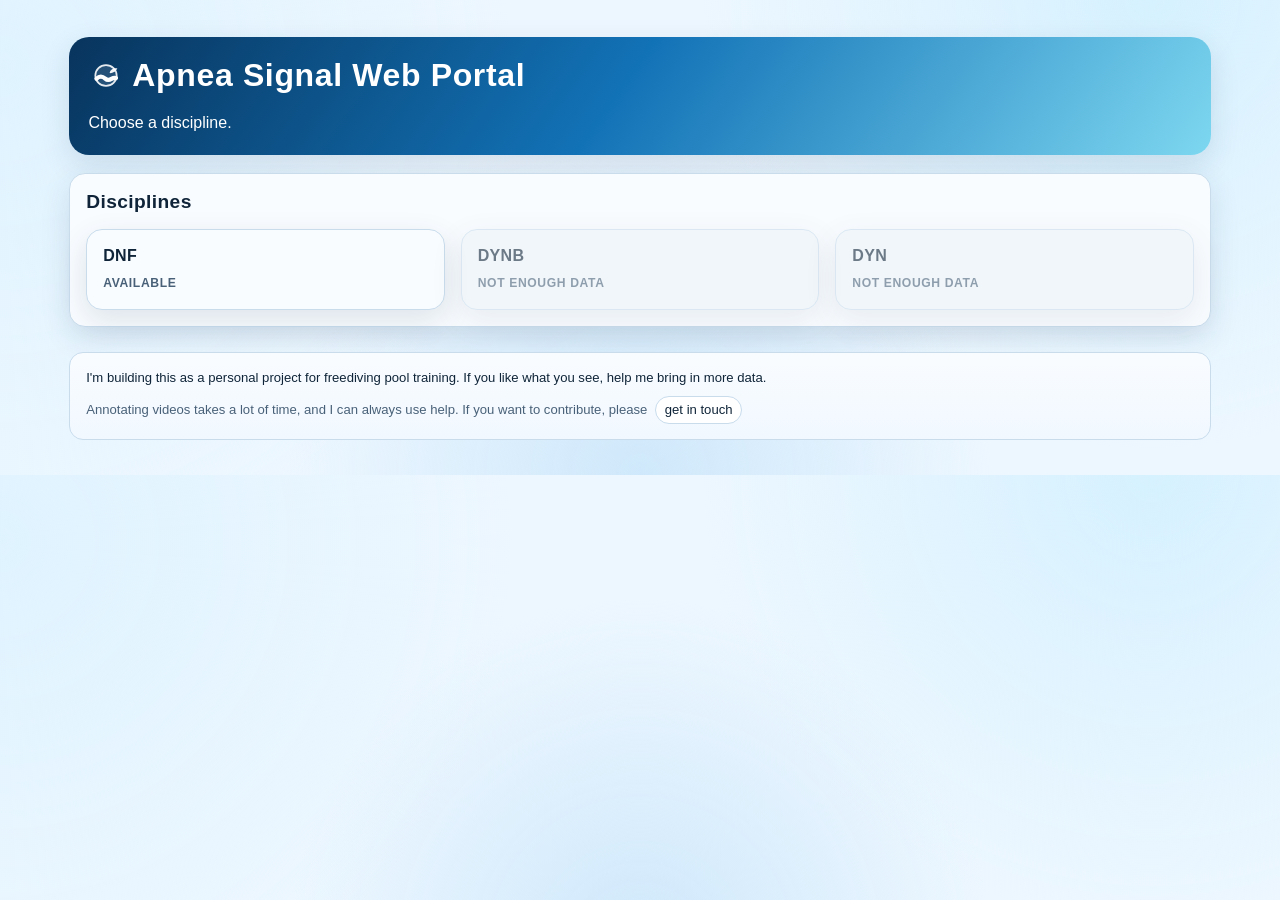
==== commit b1fb1e20: "feat: improve the icons" ====
--- a/public/index.html
+++ b/public/index.html
@@ -5,15 +5,15 @@
     <meta name="viewport" content="width=device-width, initial-scale=1.0" />
     <meta name="portal-base" content="./" />
     <title>Apnea Signal Portal</title>
-    <link rel="icon" href="./favicon.svg" type="image/svg+xml" />
-    <link rel="manifest" href="./site.webmanifest" />
+    <link rel="icon" href="./favicon.svg?v=5" type="image/svg+xml" />
+    <link rel="manifest" href="./site.webmanifest?v=5" />
     <link rel="stylesheet" href="./assets/css/site.css" />
   </head>
   <body>
     <main class="container">
       <section class="hero">
         <h1 class="hero-title">
-          <img class="hero-mark" src="./assets/branding/logo_mark.svg" alt="" aria-hidden="true" />
+          <img class="hero-mark" src="./assets/branding/logo_mark.svg?v=2" alt="" aria-hidden="true" />
           <span>Apnea Signal Web Portal</span>
         </h1>
         <p>
--- a/public/assets/css/site.css
+++ b/public/assets/css/site.css
@@ -1016,7 +1016,36 @@
   color: var(--ink);
 }
 
+@media (max-width: 1200px) and (min-width: 901px) {
+  .overview-layout {
+    --sidebar-width: min(42vw, 460px);
+  }
+}
+
 @media (max-width: 900px) {
+  .container,
+  .hero,
+  .card,
+  .project-footer,
+  .speed-profile-card,
+  .technique-chart-card,
+  .technique-strips-card {
+    padding-left: 0.55rem;
+    padding-right: 0.55rem;
+  }
+
+  .speed-profile-section {
+    order: 2;
+  }
+
+  .technique-section {
+    order: 3;
+  }
+
+  .athlete-sidebar {
+    order: 1;
+  }
+
   .split {
     grid-template-columns: 1fr;
   }
@@ -1077,6 +1106,23 @@
     flex: 1;
   }
 
+  .sidebar-toggle-button,
+  .sidebar-actions button,
+  .sidebar-pagination-button,
+  .contact-reveal-button,
+  select,
+  input[type="search"] {
+    min-height: 44px;
+  }
+
+  .sidebar-actions {
+    gap: 0.6rem;
+  }
+
+  .sidebar-pagination {
+    gap: 0.55rem;
+  }
+
   .controls-bar {
     gap: 0.65rem;
   }
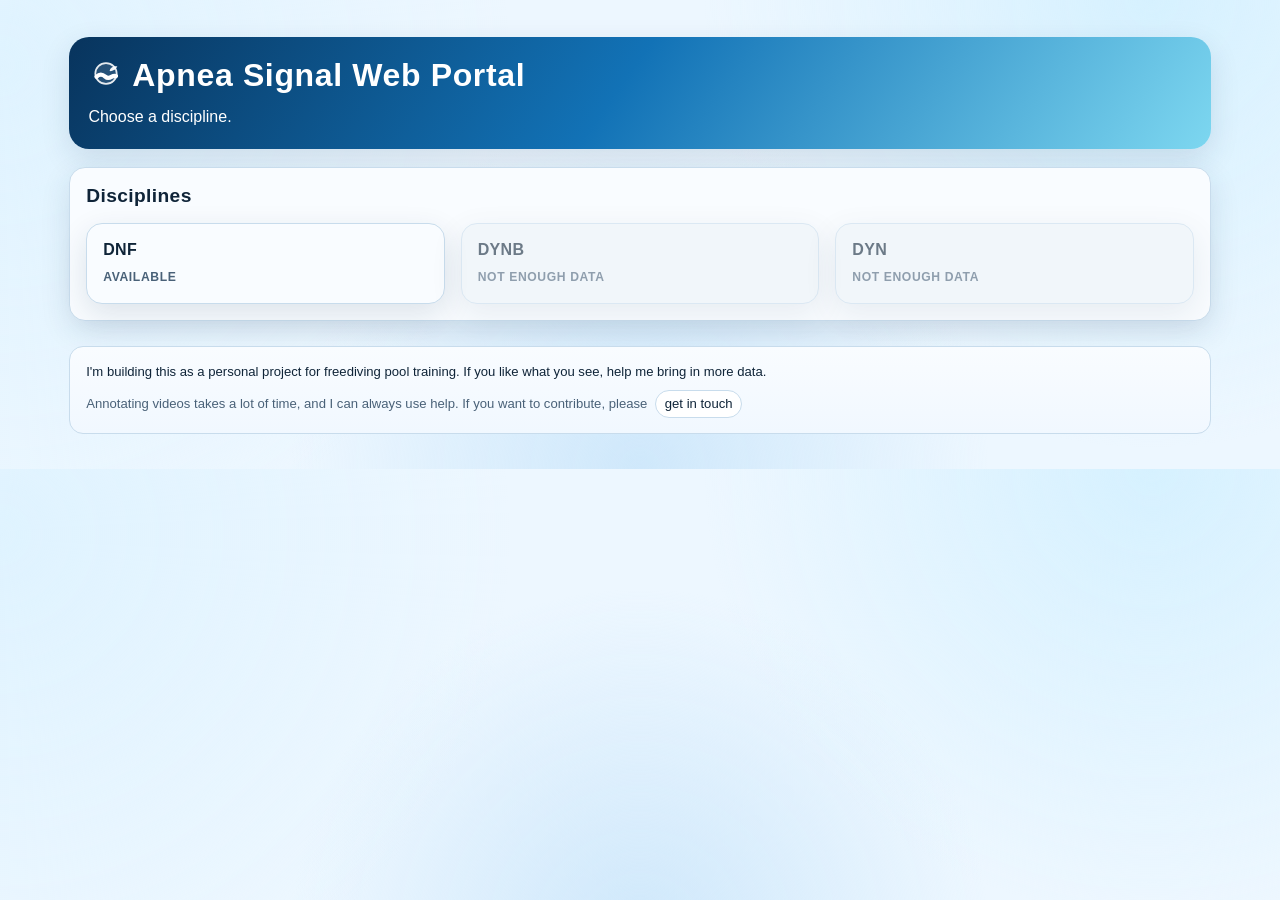
==== commit 49ee040d: "feat: improve mobile rendering" ====
--- a/public/index.html
+++ b/public/index.html
@@ -14,7 +14,7 @@
       <section class="hero">
         <h1 class="hero-title">
           <img class="hero-mark" src="./assets/branding/logo_mark.svg?v=2" alt="" aria-hidden="true" />
-          <span>Apnea Signal Web Portal</span>
+          <span class="hero-title-text">Apnea Signal Web Portal</span>
         </h1>
         <p>
           Choose a discipline.
--- a/public/assets/css/site.css
+++ b/public/assets/css/site.css
@@ -146,8 +146,8 @@
 }
 
 .page-header {
-  position: sticky;
-  top: 0;
+  position: static;
+  top: auto;
   z-index: 30;
   background: rgba(244, 244, 239, 0.92);
   border-bottom: 1px solid var(--line);
@@ -185,11 +185,19 @@
   display: inline-flex;
   align-items: center;
   gap: 0.5rem;
+  min-width: 0;
+  max-width: 100%;
+}
+
+.brand-title-text {
+  min-width: 0;
+  overflow-wrap: anywhere;
 }
 
 .brand-mark {
-  width: 1.35rem;
-  height: 1.35rem;
+  width: clamp(1.1rem, 1em + 0.2rem, 1.45rem);
+  height: auto;
+  aspect-ratio: 1 / 1;
   display: block;
   flex: 0 0 auto;
 }
@@ -286,14 +294,22 @@
 }
 
 .hero-title {
-  display: inline-flex;
-  align-items: center;
+  display: flex;
+  align-items: flex-start;
+  max-width: 100%;
+  min-width: 0;
   gap: 0.55rem;
 }
 
+.hero-title-text {
+  min-width: 0;
+  overflow-wrap: anywhere;
+}
+
 .hero-mark {
-  width: clamp(1.6rem, 3.8vw, 2.2rem);
-  height: clamp(1.6rem, 3.8vw, 2.2rem);
+  width: clamp(1.45rem, 1em + 0.45rem, 2.2rem);
+  height: auto;
+  aspect-ratio: 1 / 1;
   display: block;
   flex: 0 0 auto;
 }
@@ -566,8 +582,8 @@
   grid-column: 1;
   grid-row: 1;
   position: sticky;
-  top: 56px;
-  max-height: calc(100vh - 76px);
+  top: 0.75rem;
+  max-height: calc(100vh - 1.5rem);
   overflow: auto;
 }
 
@@ -1093,12 +1109,18 @@
   .overview-page .header-controls {
     justify-self: start;
     width: 100%;
+    min-width: 0;
   }
 
   .header-control,
   .header-control-inline {
     min-width: 0;
     width: 100%;
+  }
+
+  .header-control-inline {
+    flex-wrap: wrap;
+    row-gap: 0.35rem;
   }
 
   .header-control-inline select {
